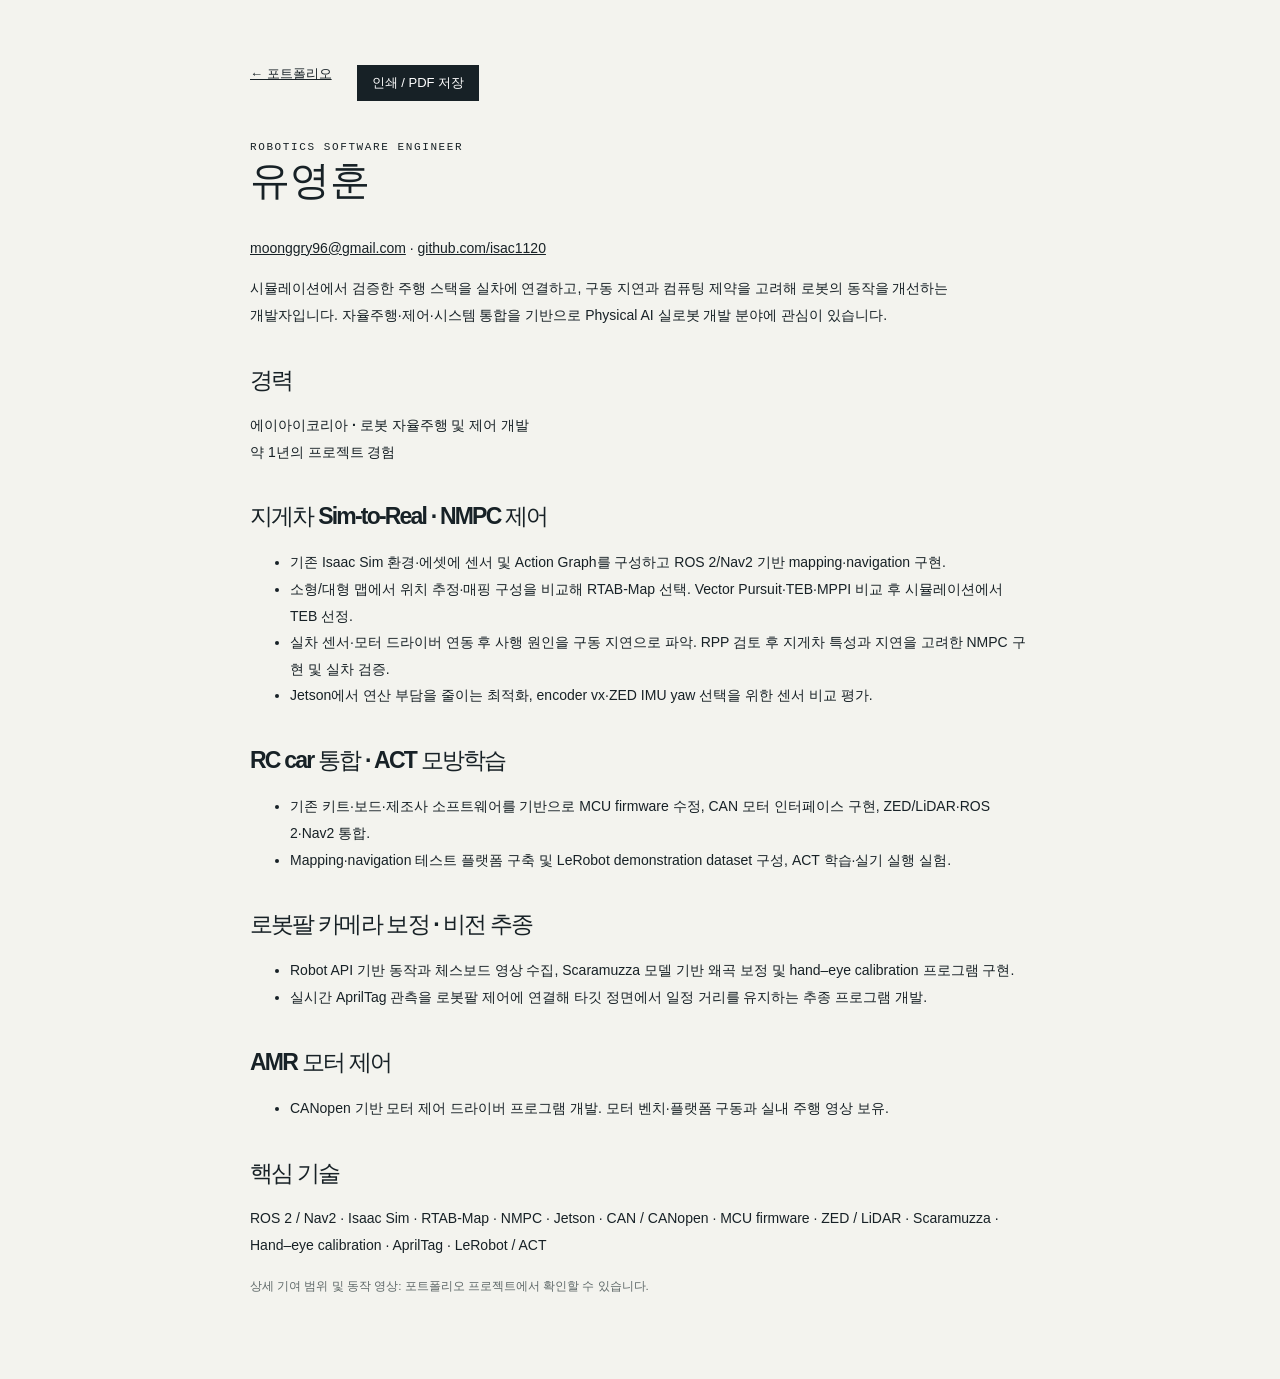
==== resume.html @ 2c252c79 "Replace legacy site with Younghoon Yoo robotics portfolio and edited project videos" ====
<!doctype html><html lang="ko"><head><meta charset="utf-8"><meta name="viewport" content="width=device-width,initial-scale=1"><title>유영훈 — 경력 요약</title><meta name="description" content="ROS 2 자율주행·NMPC·로봇 시스템 통합 개발자 유영훈의 경력 요약"><link rel="stylesheet" href="styles.css"><link rel="icon" href="favicon.svg" type="image/svg+xml"></head><body><main class="resume"><div class="resume-tools"><a href="index.html">← 포트폴리오</a><button onclick="window.print()">인쇄 / PDF 저장</button></div><span class="eyebrow">ROBOTICS SOFTWARE ENGINEER</span><h1>유영훈</h1><p><a href="mailto:moonggry96@gmail.com">moonggry96@gmail.com</a> · <a href="https://github.com/isac1120">github.com/isac1120</a></p><p>시뮬레이션에서 검증한 주행 스택을 실차에 연결하고, 구동 지연과 컴퓨팅 제약을 고려해 로봇의 동작을 개선하는 개발자입니다. 자율주행·제어·시스템 통합을 기반으로 Physical AI 실로봇 개발 분야에 관심이 있습니다.</p><h2>경력</h2><p><strong>에이아이코리아 · 로봇 자율주행 및 제어 개발</strong><br>약 1년의 프로젝트 경험</p><section><h2>지게차 Sim-to-Real · NMPC 제어</h2><ul><li>기존 Isaac Sim 환경·에셋에 센서 및 Action Graph를 구성하고 ROS 2/Nav2 기반 mapping·navigation 구현.</li><li>소형/대형 맵에서 위치 추정·매핑 구성을 비교해 RTAB-Map 선택. Vector Pursuit·TEB·MPPI 비교 후 시뮬레이션에서 TEB 선정.</li><li>실차 센서·모터 드라이버 연동 후 사행 원인을 구동 지연으로 파악. RPP 검토 후 지게차 특성과 지연을 고려한 NMPC 구현 및 실차 검증.</li><li>Jetson에서 연산 부담을 줄이는 최적화, encoder vx·ZED IMU yaw 선택을 위한 센서 비교 평가.</li></ul></section><section><h2>RC car 통합 · ACT 모방학습</h2><ul><li>기존 키트·보드·제조사 소프트웨어를 기반으로 MCU firmware 수정, CAN 모터 인터페이스 구현, ZED/LiDAR·ROS 2·Nav2 통합.</li><li>Mapping·navigation 테스트 플랫폼 구축 및 LeRobot demonstration dataset 구성, ACT 학습·실기 실행 실험.</li></ul></section><section><h2>로봇팔 카메라 보정 · 비전 추종</h2><ul><li>Robot API 기반 동작과 체스보드 영상 수집, Scaramuzza 모델 기반 왜곡 보정 및 hand–eye calibration 프로그램 구현.</li><li>실시간 AprilTag 관측을 로봇팔 제어에 연결해 타깃 정면에서 일정 거리를 유지하는 추종 프로그램 개발.</li></ul></section><section><h2>AMR 모터 제어</h2><ul><li>CANopen 기반 모터 제어 드라이버 프로그램 개발. 모터 벤치·플랫폼 구동과 실내 주행 영상 보유.</li></ul></section><h2>핵심 기술</h2><p>ROS 2 / Nav2 · Isaac Sim · RTAB-Map · NMPC · Jetson · CAN / CANopen · MCU firmware · ZED / LiDAR · Scaramuzza · Hand–eye calibration · AprilTag · LeRobot / ACT</p><p><small>상세 기여 범위 및 동작 영상: 포트폴리오 프로젝트에서 확인할 수 있습니다.</small></p></main></body></html>
---- styles.css ----
@charset "UTF-8";
:root{--bg:#f3f3ee;--ink:#172126;--muted:#5f6969;--line:#d6dad3;--green:#d4f477;--dark:#101719;--radius:6px;font-family:Inter,"Pretendard","Noto Sans KR","Malgun Gothic",Arial,sans-serif;color:var(--ink);background:var(--bg);font-synthesis:none}*{box-sizing:border-box}html{scroll-behavior:smooth;scroll-padding-top:96px}body{margin:0}a{color:inherit;text-decoration:none}button{font:inherit;color:inherit;cursor:pointer}button,a{-webkit-tap-highlight-color:transparent}button:focus-visible,a:focus-visible,video:focus-visible{outline:3px solid #527d10;outline-offset:5px}button{border:0}img{max-width:100%;display:block}p{line-height:1.9;word-break:keep-all}h1,h2,h3,p{margin-top:0}h2{font-size:clamp(28px,3vw,42px);line-height:1.45;letter-spacing:-1.8px;margin-bottom:0}h3{letter-spacing:-.6px}::selection{background:var(--green);color:var(--dark)}.wrap{width:min(1320px,calc(100% - 112px));margin:auto}.header{height:94px;display:flex;align-items:center;justify-content:space-between;padding:0 56px;border-bottom:1px solid var(--line);background:rgba(243,243,238,.96);position:sticky;top:0;z-index:20}.brand{display:flex;align-items:center;gap:12px;font-size:17px;font-weight:700}.brand-icon{display:grid;place-content:center;width:40px;height:40px;background:var(--ink);color:white;font-size:32px;line-height:1;position:relative}.brand-icon span{color:var(--green);position:absolute;right:4px;bottom:3px}.brand small{display:block;font-size:8px;letter-spacing:1.7px;margin-top:5px;font-weight:500}.header nav{display:flex;gap:32px;font-size:13px}.header nav a:hover{color:#527116}.contact-nav{font-size:13px;border-bottom:1px solid var(--ink);padding:8px 0}.contact-nav span{margin-left:28px}.hero{padding-top:56px}.eyebrow{display:block;font-family:Consolas,monospace;font-size:11px;letter-spacing:1.6px;font-weight:500}.dot{display:inline-block;background:#7fa33a;width:7px;height:7px;border-radius:50%;margin-right:10px}.hero-layout{display:grid;grid-template-columns:.85fr 1.15fr;gap:52px;align-items:center;margin-top:35px}.hero h1{font-size:clamp(43px,4.4vw,67px);line-height:1.22;letter-spacing:-3.4px;font-weight:750;margin-bottom:27px}.hero h1 em{font-style:normal;color:#597438}.hero-copy>p{font-size:14px;color:var(--muted);line-height:1.95}.hero-copy strong{font-weight:500;color:var(--ink)}.hero-actions{display:flex;align-items:center;gap:26px;margin-top:30px}.button{display:inline-flex;align-items:center;justify-content:space-between;gap:32px;padding:17px 22px;font-size:13px;border-radius:3px}.primary{background:var(--ink);color:#fff}.primary:hover{background:#344139}.text-link{background:transparent;padding:0;font-size:13px;border-bottom:1px solid currentColor;padding-bottom:5px}.hero-visual{position:relative;background:var(--dark);border-radius:var(--radius);padding:18px;overflow:hidden;min-width:0}.visual-top{display:flex;justify-content:space-between;font:10px Consolas,monospace;letter-spacing:1px;color:#bfc8c2;margin:2px 0 18px}.visual-top .dot{background:var(--green);width:5px;height:5px}.hero-visual>img{width:100%;height:310px;object-fit:cover;filter:brightness(.83)}.visual-grid{position:absolute;inset:52px 18px 112px;border:1px solid #ffffff30;pointer-events:none;background:linear-gradient(90deg,transparent 49.9%,#ffffff12 50%,transparent 50.2%),linear-gradient(0deg,transparent 49.9%,#ffffff12 50%,transparent 50.2%)}.hero-play{width:100%;display:flex;align-items:center;gap:14px;padding:19px 3px 16px;background:transparent;color:#f2f6e9;text-align:left;font-size:14px}.play-symbol{display:grid;place-content:center;background:var(--green);color:var(--ink);height:38px;width:38px;border-radius:50%;font-size:12px}.hero-play small{display:block;color:#a4aea9;font-size:10px;margin-top:7px}.hero-play .arrow{margin-left:auto;font-size:24px}.corner-note{font:9px Consolas,monospace;letter-spacing:1.4px;color:#8e9b93}.hero-bottom{display:flex;align-items:center;gap:25px;border-top:1px solid var(--line);border-bottom:1px solid var(--line);padding:23px 0;margin-top:48px;font-size:11px;color:var(--muted)}.hero-bottom>div{display:flex;gap:25px;margin-left:auto;font:11px Consolas,monospace}.hero-bottom>a{font-size:23px;margin-left:15px}.section{padding-top:100px;padding-bottom:95px}.section-heading{display:flex;align-items:flex-end;justify-content:space-between;gap:32px;margin-bottom:38px}.section-heading .eyebrow,.about .eyebrow{margin-bottom:18px;color:var(--muted)}.section-heading>p{font-size:13px;color:var(--muted);margin-bottom:5px}.filters{display:flex;gap:9px;margin:34px 0 28px;flex-wrap:wrap}.filters button{border:1px solid var(--line);border-radius:30px;background:transparent;padding:10px 18px;font-size:12px}.filters button.active{background:var(--ink);color:white;border-color:var(--ink)}.filters button span{margin-left:8px;opacity:.6}.project-grid{display:grid;grid-template-columns:repeat(2,minmax(0,1fr));gap:34px 26px}.project-card{min-width:0}.card-media{position:relative;overflow:hidden;border-radius:var(--radius);background:#e0e2dc;display:block;width:100%;padding:0;text-align:left;aspect-ratio:16/9}.card-media img{width:100%;height:100%;object-fit:cover;transition:transform .4s}.card-media.portrait img{object-fit:contain;background:#1e282a}.card-media:hover img{transform:scale(1.025)}.card-media:after{content:"";position:absolute;inset:60% 0 0;background:linear-gradient(transparent,#0007);pointer-events:none}.card-category{position:absolute;top:16px;left:16px;font:9px Consolas,monospace;background:#f3f3eeed;padding:8px 10px;border-radius:2px;letter-spacing:1px}.card-play{position:absolute;bottom:17px;right:17px;border:1px solid #fff8;background:#17212680;color:white;border-radius:50%;width:36px;height:36px;display:grid;place-content:center;font-size:11px;z-index:1}.card-info{padding:19px 0;border-bottom:1px solid var(--line)}.card-number{font:10px Consolas,monospace;color:var(--muted)}.card-title{display:flex;gap:12px;align-items:center;justify-content:space-between;margin:9px 0 9px}.card-title h3{font-size:21px;margin:0}.card-title button{background:transparent;font-size:24px}.card-info p{font-size:13px;color:var(--muted);margin-bottom:14px}.tags{display:flex;flex-wrap:wrap;gap:6px}.tags span{font:10px Consolas,"Malgun Gothic",monospace;border:1px solid var(--line);padding:5px 8px;border-radius:3px}.project-card:last-child{grid-column:auto}.approach{background:var(--dark);color:#eef2e8}.approach .eyebrow{color:var(--green)}.approach .section-heading>p{color:#a4b0ab}.decision-grid{display:grid;grid-template-columns:repeat(3,1fr);gap:35px;margin-top:56px}.decision-grid article{border-top:1px solid #45514c;padding-top:22px}.step{font:15px Consolas,monospace;color:var(--green);display:flex;justify-content:space-between;align-items:center;margin-bottom:28px}.step span{font-size:9px;letter-spacing:1.4px;color:#9aa99f}.decision-grid h3{font-size:21px;margin-bottom:16px}.decision-grid p{color:#acb7b1;font-size:13px;margin-bottom:0}.decision-footer{margin-top:44px;padding-top:23px;border-top:1px solid #36443d;display:flex;align-items:center;gap:26px}.decision-footer>span{font-size:12px;color:var(--green);white-space:nowrap}.decision-footer p{font-size:12px;color:#acb7b1;margin:0;flex:1}.decision-footer button{white-space:nowrap;font-size:11px}.about{display:grid;grid-template-columns:1fr 1fr;gap:100px}.about h2{margin-bottom:26px}.about-intro p{font-size:14px;color:var(--muted)}.about-intro .text-link{display:inline-block;margin-top:16px}.capabilities>div{position:relative;padding:25px 0 22px 42px;border-bottom:1px solid var(--line)}.capabilities>div:first-child{border-top:1px solid var(--line)}.capabilities>div>span{position:absolute;left:0;top:29px;font:11px Consolas,monospace;color:var(--muted)}.capabilities h3{font-size:18px;margin-bottom:9px}.capabilities p{font-size:12px;color:var(--muted);margin:0;line-height:1.8}.contact{padding:50px;background:var(--green);border-radius:var(--radius)}.contact h2{margin:24px 0 30px}.email{font-size:clamp(18px,2.6vw,34px);letter-spacing:-.6px;display:inline-flex;gap:34px;border-bottom:1px solid #667944;padding-bottom:10px}.contact-bottom{display:flex;gap:25px;margin-top:45px;font-size:11px}.contact-bottom>span{margin-right:auto}.footer{display:flex;justify-content:space-between;font:10px Consolas,"Malgun Gothic",monospace;color:var(--muted);padding-top:30px;padding-bottom:30px;gap:15px}.skip{position:fixed;left:15px;top:-100px;background:var(--green);padding:14px;z-index:100}.skip:focus{top:12px}.sr-only{position:absolute;width:1px;height:1px;padding:0;margin:-1px;overflow:hidden;clip:rect(0,0,0,0);white-space:nowrap;border:0}dialog{width:min(1000px,calc(100% - 40px));max-height:90dvh;background:var(--bg);color:var(--ink);border:0;border-radius:8px;padding:28px;overscroll-behavior:contain}dialog::backdrop{background:#071211cc;backdrop-filter:blur(4px)}.dialog-top{display:flex;justify-content:space-between;align-items:center;margin-bottom:25px}.dialog-top button{background:var(--ink);color:white;border-radius:3px;padding:9px 14px;font-size:12px}dialog h2{font-size:30px;margin-bottom:16px}dialog .intro{font-size:14px;color:var(--muted)}.video-stage{background:#0b1112;border-radius:5px;margin-top:24px}video{display:block;width:100%;max-height:490px;min-height:160px}.video-caption{font-size:12px;color:var(--muted);margin:12px 0}.video-options{display:flex;flex-wrap:wrap;gap:7px;margin:12px 0 26px}.video-options button{border:1px solid var(--line);background:transparent;border-radius:3px;padding:9px 12px;font-size:11px}.video-options button.active{background:var(--ink);color:white}.detail-grid{display:grid;grid-template-columns:1fr 1fr;gap:22px}.detail-grid section{border-top:1px solid var(--line);padding-top:18px}.detail-grid h3{font-size:15px}.detail-grid p{font-size:13px;margin-bottom:0}.scope-note{background:#e7eadd;padding:18px;font-size:12px;line-height:1.9;margin-top:25px}.detail-link{margin-top:20px;display:inline-block;font-size:12px;text-decoration:underline}.resume{max-width:850px;padding:65px 35px;margin:auto}.resume h1{font-size:40px}.resume h2{font-size:23px;margin-top:35px;margin-bottom:15px}.resume p,.resume li{font-size:14px;line-height:1.9}.resume a{text-decoration:underline}.resume-tools{display:flex;gap:25px;margin-bottom:40px;font-size:13px}.resume-tools button{background:var(--ink);color:white;padding:9px 15px}.resume small{color:var(--muted)}
@media(min-width:1500px){.hero-visual>img{height:370px}}
@media(max-width:1000px){.wrap{width:calc(100% - 64px)}.header{padding:0 32px}.hero-layout{gap:28px;grid-template-columns:1fr 1.1fr}.hero h1{font-size:45px}.hero-visual>img{height:275px}.hero-actions{gap:18px}.hero-bottom>div{gap:13px}.section-heading{align-items:flex-start;flex-direction:column;gap:20px}.about{gap:45px}.decision-grid{gap:24px}.decision-footer{flex-wrap:wrap}.decision-footer p{flex-basis:70%}}
@media(max-width:700px){.wrap{width:calc(100% - 40px)}.header{height:74px;padding:0 20px}.header nav{gap:18px;font-size:12px}.header nav a:last-child{display:none}.brand small{font-size:6px;letter-spacing:1px}.brand-icon{width:32px;height:32px}.brand{gap:8px;font-size:14px}.contact-nav{font-size:11px}.contact-nav span{margin-left:5px}.hero{padding-top:32px}.hero-layout{grid-template-columns:1fr;margin-top:27px;gap:34px}.hero h1{font-size:clamp(42px,10vw,62px);letter-spacing:-2.5px}.hero-copy>p{font-size:13px}.hero-visual>img{height:auto;aspect-ratio:16/10;object-fit:cover}.hero-bottom{margin-top:30px;flex-wrap:wrap;gap:17px;padding:18px 0}.hero-bottom>div{margin-left:0;flex-wrap:wrap;font-size:10px;gap:18px}.hero-bottom>a{display:none}.hero-bottom>span{width:100%}.section{padding-top:65px;padding-bottom:60px}h2{font-size:29px;letter-spacing:-1.5px}.section-heading{margin-bottom:25px}.section-heading>p{font-size:12px}.filters{gap:7px;margin:25px 0}.filters button{padding:9px 13px;font-size:11px}.project-grid{grid-template-columns:1fr;gap:28px}.card-title h3{font-size:20px}.decision-grid{grid-template-columns:1fr;margin-top:35px;gap:30px}.step{margin-bottom:18px}.decision-footer{gap:16px}.decision-footer p{flex-basis:100%}.about{grid-template-columns:1fr;gap:35px}.contact{padding:30px 23px}.contact h2{font-size:27px}.email{font-size:clamp(17px,4.9vw,25px);gap:15px}.contact-bottom{flex-wrap:wrap;gap:18px;margin-top:30px}.contact-bottom>span{width:100%;font-size:10px}.footer{font-size:9px;flex-wrap:wrap}.footer>span:nth-child(2){display:none}dialog{width:calc(100% - 20px);padding:20px;max-height:94dvh}dialog h2{font-size:25px}.detail-grid{grid-template-columns:1fr;gap:20px}.eyebrow{font-size:9px;letter-spacing:1.2px}}
@media(prefers-reduced-motion:reduce){html{scroll-behavior:auto}*,*:before,*:after{transition:none!important;animation:none!important}}
@media print{.header,.hero,.projects,.approach,.contact,.footer,dialog,.resume-tools{display:none!important}.resume{padding:0;max-width:none}.resume h2{break-after:avoid}.resume section{break-inside:avoid}body{background:white;color:black}.resume a{color:black}.resume h1{font-size:30px}}
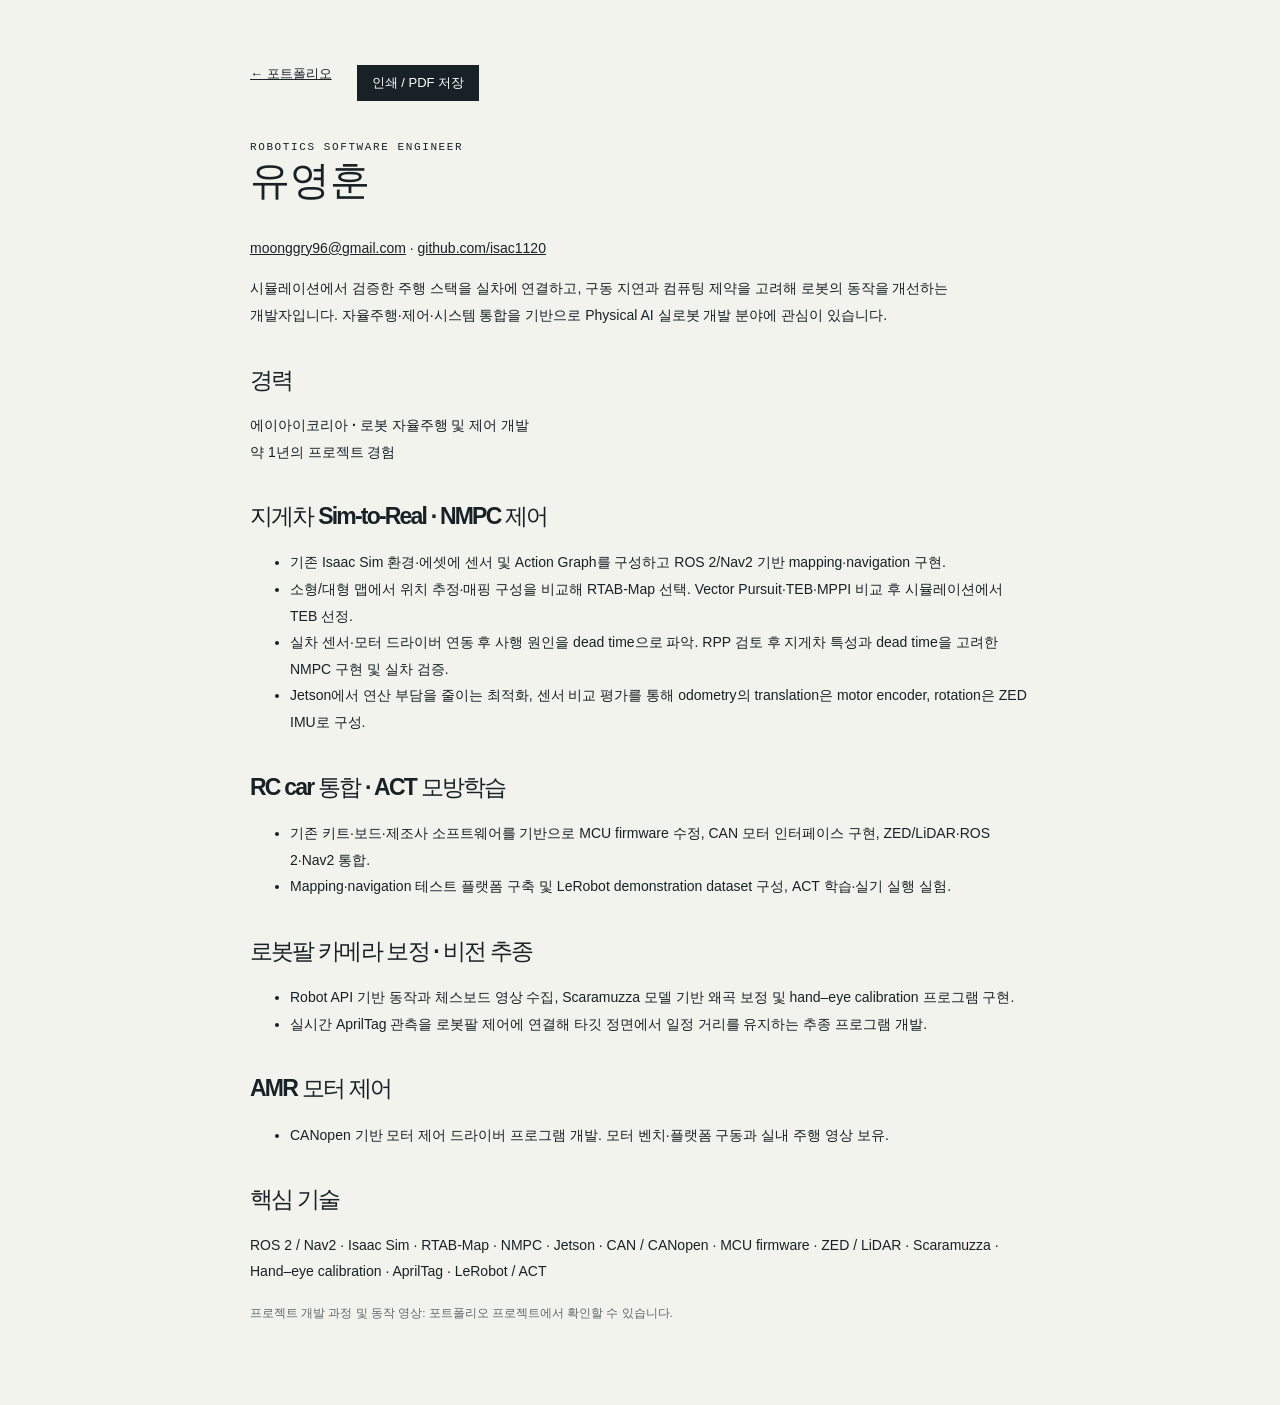
==== commit 5427dda2: "Restore original forklift video, remove captions and qualify motor dead time precisely" ====
--- a/resume.html
+++ b/resume.html
@@ -1 +1 @@
-<!doctype html><html lang="ko"><head><meta charset="utf-8"><meta name="viewport" content="width=device-width,initial-scale=1"><title>유영훈 — 경력 요약</title><meta name="description" content="ROS 2 자율주행·NMPC·로봇 시스템 통합 개발자 유영훈의 경력 요약"><link rel="stylesheet" href="styles.css"><link rel="icon" href="favicon.svg" type="image/svg+xml"></head><body><main class="resume"><div class="resume-tools"><a href="index.html">← 포트폴리오</a><button onclick="window.print()">인쇄 / PDF 저장</button></div><span class="eyebrow">ROBOTICS SOFTWARE ENGINEER</span><h1>유영훈</h1><p><a href="mailto:moonggry96@gmail.com">moonggry96@gmail.com</a> · <a href="https://github.com/isac1120">github.com/isac1120</a></p><p>시뮬레이션에서 검증한 주행 스택을 실차에 연결하고, 구동 지연과 컴퓨팅 제약을 고려해 로봇의 동작을 개선하는 개발자입니다. 자율주행·제어·시스템 통합을 기반으로 Physical AI 실로봇 개발 분야에 관심이 있습니다.</p><h2>경력</h2><p><strong>에이아이코리아 · 로봇 자율주행 및 제어 개발</strong><br>약 1년의 프로젝트 경험</p><section><h2>지게차 Sim-to-Real · NMPC 제어</h2><ul><li>기존 Isaac Sim 환경·에셋에 센서 및 Action Graph를 구성하고 ROS 2/Nav2 기반 mapping·navigation 구현.</li><li>소형/대형 맵에서 위치 추정·매핑 구성을 비교해 RTAB-Map 선택. Vector Pursuit·TEB·MPPI 비교 후 시뮬레이션에서 TEB 선정.</li><li>실차 센서·모터 드라이버 연동 후 사행 원인을 구동 지연으로 파악. RPP 검토 후 지게차 특성과 지연을 고려한 NMPC 구현 및 실차 검증.</li><li>Jetson에서 연산 부담을 줄이는 최적화, encoder vx·ZED IMU yaw 선택을 위한 센서 비교 평가.</li></ul></section><section><h2>RC car 통합 · ACT 모방학습</h2><ul><li>기존 키트·보드·제조사 소프트웨어를 기반으로 MCU firmware 수정, CAN 모터 인터페이스 구현, ZED/LiDAR·ROS 2·Nav2 통합.</li><li>Mapping·navigation 테스트 플랫폼 구축 및 LeRobot demonstration dataset 구성, ACT 학습·실기 실행 실험.</li></ul></section><section><h2>로봇팔 카메라 보정 · 비전 추종</h2><ul><li>Robot API 기반 동작과 체스보드 영상 수집, Scaramuzza 모델 기반 왜곡 보정 및 hand–eye calibration 프로그램 구현.</li><li>실시간 AprilTag 관측을 로봇팔 제어에 연결해 타깃 정면에서 일정 거리를 유지하는 추종 프로그램 개발.</li></ul></section><section><h2>AMR 모터 제어</h2><ul><li>CANopen 기반 모터 제어 드라이버 프로그램 개발. 모터 벤치·플랫폼 구동과 실내 주행 영상 보유.</li></ul></section><h2>핵심 기술</h2><p>ROS 2 / Nav2 · Isaac Sim · RTAB-Map · NMPC · Jetson · CAN / CANopen · MCU firmware · ZED / LiDAR · Scaramuzza · Hand–eye calibration · AprilTag · LeRobot / ACT</p><p><small>상세 기여 범위 및 동작 영상: 포트폴리오 프로젝트에서 확인할 수 있습니다.</small></p></main></body></html>
+<!doctype html><html lang="ko"><head><meta charset="utf-8"><meta name="viewport" content="width=device-width,initial-scale=1"><title>유영훈 — 경력 요약</title><meta name="description" content="ROS 2 자율주행·NMPC·로봇 시스템 통합 개발자 유영훈의 경력 요약"><link rel="stylesheet" href="styles.css"><link rel="icon" href="favicon.svg" type="image/svg+xml"></head><body><main class="resume"><div class="resume-tools"><a href="index.html">← 포트폴리오</a><button onclick="window.print()">인쇄 / PDF 저장</button></div><span class="eyebrow">ROBOTICS SOFTWARE ENGINEER</span><h1>유영훈</h1><p><a href="mailto:moonggry96@gmail.com">moonggry96@gmail.com</a> · <a href="https://github.com/isac1120">github.com/isac1120</a></p><p>시뮬레이션에서 검증한 주행 스택을 실차에 연결하고, 구동 지연과 컴퓨팅 제약을 고려해 로봇의 동작을 개선하는 개발자입니다. 자율주행·제어·시스템 통합을 기반으로 Physical AI 실로봇 개발 분야에 관심이 있습니다.</p><h2>경력</h2><p><strong>에이아이코리아 · 로봇 자율주행 및 제어 개발</strong><br>약 1년의 프로젝트 경험</p><section><h2>지게차 Sim-to-Real · NMPC 제어</h2><ul><li>기존 Isaac Sim 환경·에셋에 센서 및 Action Graph를 구성하고 ROS 2/Nav2 기반 mapping·navigation 구현.</li><li>소형/대형 맵에서 위치 추정·매핑 구성을 비교해 RTAB-Map 선택. Vector Pursuit·TEB·MPPI 비교 후 시뮬레이션에서 TEB 선정.</li><li>실차 센서·모터 드라이버 연동 후 사행 원인을 dead time으로 파악. RPP 검토 후 지게차 특성과 dead time을 고려한 NMPC 구현 및 실차 검증.</li><li>Jetson에서 연산 부담을 줄이는 최적화, 센서 비교 평가를 통해 odometry의 translation은 motor encoder, rotation은 ZED IMU로 구성.</li></ul></section><section><h2>RC car 통합 · ACT 모방학습</h2><ul><li>기존 키트·보드·제조사 소프트웨어를 기반으로 MCU firmware 수정, CAN 모터 인터페이스 구현, ZED/LiDAR·ROS 2·Nav2 통합.</li><li>Mapping·navigation 테스트 플랫폼 구축 및 LeRobot demonstration dataset 구성, ACT 학습·실기 실행 실험.</li></ul></section><section><h2>로봇팔 카메라 보정 · 비전 추종</h2><ul><li>Robot API 기반 동작과 체스보드 영상 수집, Scaramuzza 모델 기반 왜곡 보정 및 hand–eye calibration 프로그램 구현.</li><li>실시간 AprilTag 관측을 로봇팔 제어에 연결해 타깃 정면에서 일정 거리를 유지하는 추종 프로그램 개발.</li></ul></section><section><h2>AMR 모터 제어</h2><ul><li>CANopen 기반 모터 제어 드라이버 프로그램 개발. 모터 벤치·플랫폼 구동과 실내 주행 영상 보유.</li></ul></section><h2>핵심 기술</h2><p>ROS 2 / Nav2 · Isaac Sim · RTAB-Map · NMPC · Jetson · CAN / CANopen · MCU firmware · ZED / LiDAR · Scaramuzza · Hand–eye calibration · AprilTag · LeRobot / ACT</p><p><small>프로젝트 개발 과정 및 동작 영상: 포트폴리오 프로젝트에서 확인할 수 있습니다.</small></p></main></body></html>
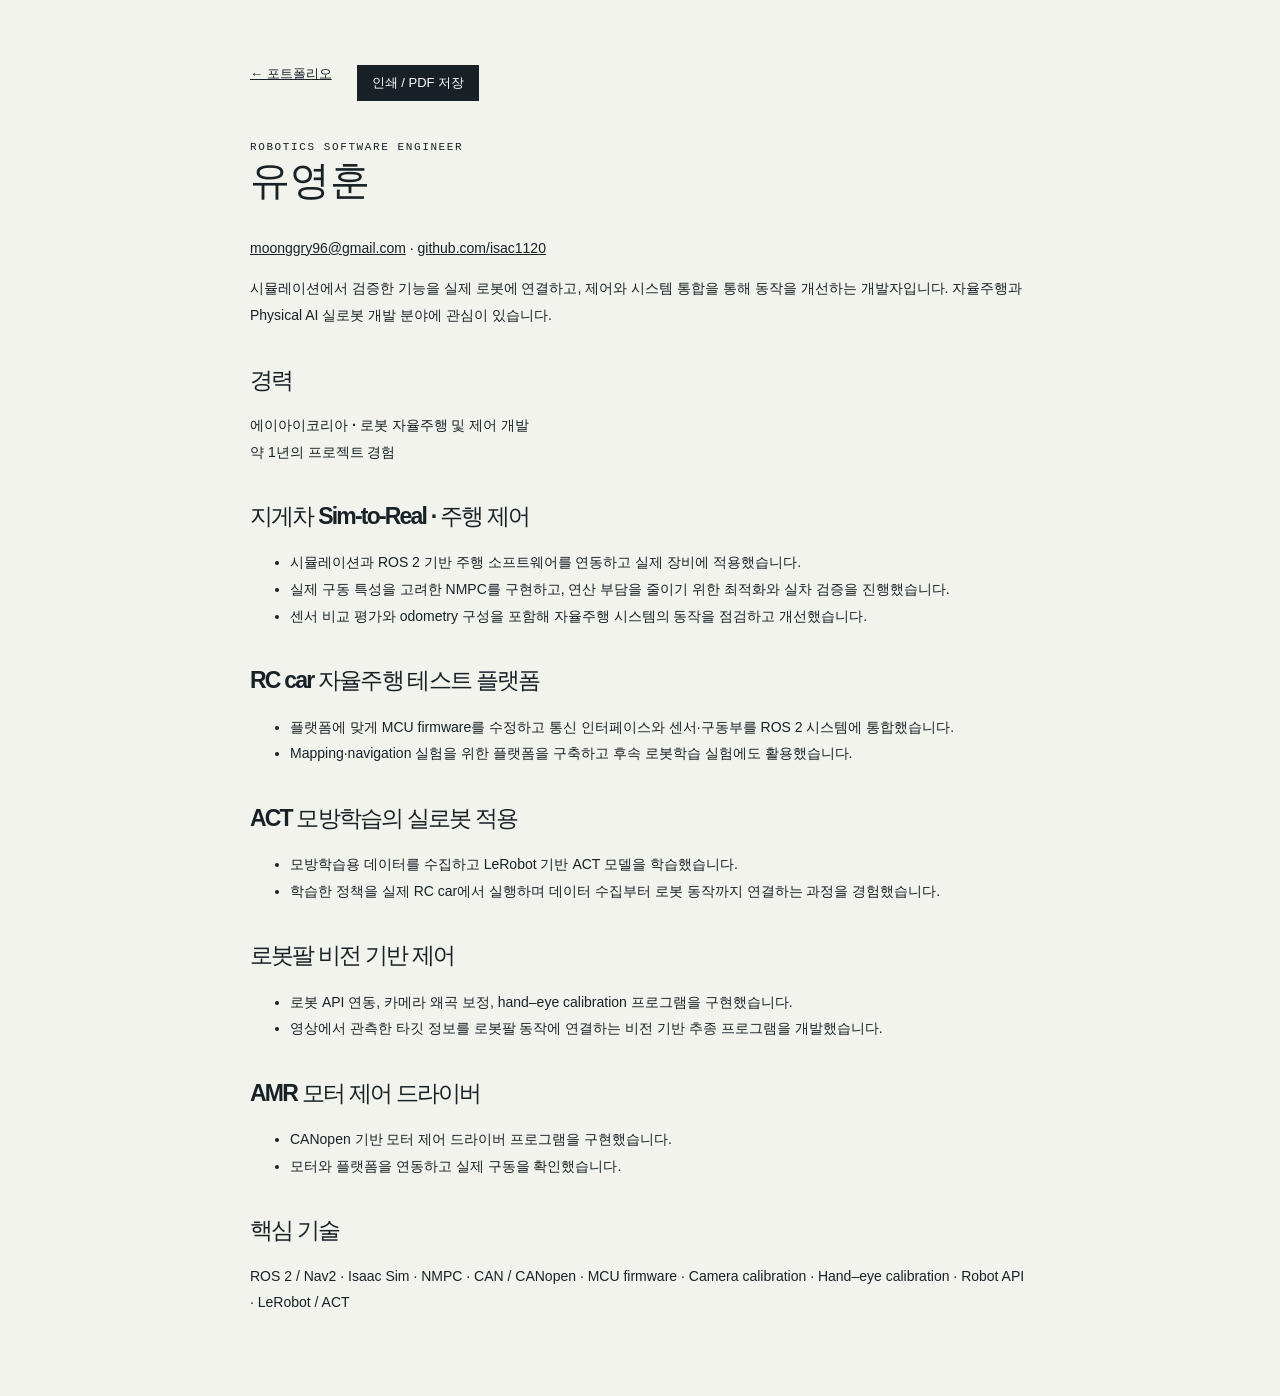
==== commit 518997a6: "Present project overviews without embedded company media or implementation details" ====
--- a/resume.html
+++ b/resume.html
@@ -1 +1 @@
-<!doctype html><html lang="ko"><head><meta charset="utf-8"><meta name="viewport" content="width=device-width,initial-scale=1"><title>유영훈 — 경력 요약</title><meta name="description" content="ROS 2 자율주행·NMPC·로봇 시스템 통합 개발자 유영훈의 경력 요약"><link rel="stylesheet" href="styles.css"><link rel="icon" href="favicon.svg" type="image/svg+xml"></head><body><main class="resume"><div class="resume-tools"><a href="index.html">← 포트폴리오</a><button onclick="window.print()">인쇄 / PDF 저장</button></div><span class="eyebrow">ROBOTICS SOFTWARE ENGINEER</span><h1>유영훈</h1><p><a href="mailto:moonggry96@gmail.com">moonggry96@gmail.com</a> · <a href="https://github.com/isac1120">github.com/isac1120</a></p><p>시뮬레이션에서 검증한 주행 스택을 실차에 연결하고, 구동 지연과 컴퓨팅 제약을 고려해 로봇의 동작을 개선하는 개발자입니다. 자율주행·제어·시스템 통합을 기반으로 Physical AI 실로봇 개발 분야에 관심이 있습니다.</p><h2>경력</h2><p><strong>에이아이코리아 · 로봇 자율주행 및 제어 개발</strong><br>약 1년의 프로젝트 경험</p><section><h2>지게차 Sim-to-Real · NMPC 제어</h2><ul><li>기존 Isaac Sim 환경·에셋에 센서 및 Action Graph를 구성하고 ROS 2/Nav2 기반 mapping·navigation 구현.</li><li>소형/대형 맵에서 위치 추정·매핑 구성을 비교해 RTAB-Map 선택. Vector Pursuit·TEB·MPPI 비교 후 시뮬레이션에서 TEB 선정.</li><li>실차 센서·모터 드라이버 연동 후 사행 원인을 dead time으로 파악. RPP 검토 후 지게차 특성과 dead time을 고려한 NMPC 구현 및 실차 검증.</li><li>Jetson에서 연산 부담을 줄이는 최적화, 센서 비교 평가를 통해 odometry의 translation은 motor encoder, rotation은 ZED IMU로 구성.</li></ul></section><section><h2>RC car 통합 · ACT 모방학습</h2><ul><li>기존 키트·보드·제조사 소프트웨어를 기반으로 MCU firmware 수정, CAN 모터 인터페이스 구현, ZED/LiDAR·ROS 2·Nav2 통합.</li><li>Mapping·navigation 테스트 플랫폼 구축 및 LeRobot demonstration dataset 구성, ACT 학습·실기 실행 실험.</li></ul></section><section><h2>로봇팔 카메라 보정 · 비전 추종</h2><ul><li>Robot API 기반 동작과 체스보드 영상 수집, Scaramuzza 모델 기반 왜곡 보정 및 hand–eye calibration 프로그램 구현.</li><li>실시간 AprilTag 관측을 로봇팔 제어에 연결해 타깃 정면에서 일정 거리를 유지하는 추종 프로그램 개발.</li></ul></section><section><h2>AMR 모터 제어</h2><ul><li>CANopen 기반 모터 제어 드라이버 프로그램 개발. 모터 벤치·플랫폼 구동과 실내 주행 영상 보유.</li></ul></section><h2>핵심 기술</h2><p>ROS 2 / Nav2 · Isaac Sim · RTAB-Map · NMPC · Jetson · CAN / CANopen · MCU firmware · ZED / LiDAR · Scaramuzza · Hand–eye calibration · AprilTag · LeRobot / ACT</p><p><small>프로젝트 개발 과정 및 동작 영상: 포트폴리오 프로젝트에서 확인할 수 있습니다.</small></p></main></body></html>
+<!doctype html><html lang="ko"><head><meta charset="utf-8"><meta name="viewport" content="width=device-width,initial-scale=1"><title>유영훈 — 경력 요약</title><link rel="stylesheet" href="styles.css"><link rel="icon" href="favicon.svg" type="image/svg+xml"></head><body><main class="resume"><div class="resume-tools"><a href="index.html">← 포트폴리오</a><button onclick="window.print()">인쇄 / PDF 저장</button></div><span class="eyebrow">ROBOTICS SOFTWARE ENGINEER</span><h1>유영훈</h1><p><a href="mailto:moonggry96@gmail.com">moonggry96@gmail.com</a> · <a href="https://github.com/isac1120">github.com/isac1120</a></p><p>시뮬레이션에서 검증한 기능을 실제 로봇에 연결하고, 제어와 시스템 통합을 통해 동작을 개선하는 개발자입니다. 자율주행과 Physical AI 실로봇 개발 분야에 관심이 있습니다.</p><h2>경력</h2><p><strong>에이아이코리아 · 로봇 자율주행 및 제어 개발</strong><br>약 1년의 프로젝트 경험</p><section><h2>지게차 Sim-to-Real · 주행 제어</h2><ul><li>시뮬레이션과 ROS 2 기반 주행 소프트웨어를 연동하고 실제 장비에 적용했습니다.</li><li>실제 구동 특성을 고려한 NMPC를 구현하고, 연산 부담을 줄이기 위한 최적화와 실차 검증을 진행했습니다.</li><li>센서 비교 평가와 odometry 구성을 포함해 자율주행 시스템의 동작을 점검하고 개선했습니다.</li></ul></section><section><h2>RC car 자율주행 테스트 플랫폼</h2><ul><li>플랫폼에 맞게 MCU firmware를 수정하고 통신 인터페이스와 센서·구동부를 ROS 2 시스템에 통합했습니다.</li><li>Mapping·navigation 실험을 위한 플랫폼을 구축하고 후속 로봇학습 실험에도 활용했습니다.</li></ul></section><section><h2>ACT 모방학습의 실로봇 적용</h2><ul><li>모방학습용 데이터를 수집하고 LeRobot 기반 ACT 모델을 학습했습니다.</li><li>학습한 정책을 실제 RC car에서 실행하며 데이터 수집부터 로봇 동작까지 연결하는 과정을 경험했습니다.</li></ul></section><section><h2>로봇팔 비전 기반 제어</h2><ul><li>로봇 API 연동, 카메라 왜곡 보정, hand–eye calibration 프로그램을 구현했습니다.</li><li>영상에서 관측한 타깃 정보를 로봇팔 동작에 연결하는 비전 기반 추종 프로그램을 개발했습니다.</li></ul></section><section><h2>AMR 모터 제어 드라이버</h2><ul><li>CANopen 기반 모터 제어 드라이버 프로그램을 구현했습니다.</li><li>모터와 플랫폼을 연동하고 실제 구동을 확인했습니다.</li></ul></section><h2>핵심 기술</h2><p>ROS 2 / Nav2 · Isaac Sim · NMPC · CAN / CANopen · MCU firmware · Camera calibration · Hand–eye calibration · Robot API · LeRobot / ACT</p></main></body></html>
--- a/styles.css
+++ b/styles.css
@@ -1,5 +1,6 @@
 @charset "UTF-8";
 :root{--bg:#f3f3ee;--ink:#172126;--muted:#5f6969;--line:#d6dad3;--green:#d4f477;--dark:#101719;--radius:6px;font-family:Inter,"Pretendard","Noto Sans KR","Malgun Gothic",Arial,sans-serif;color:var(--ink);background:var(--bg);font-synthesis:none}*{box-sizing:border-box}html{scroll-behavior:smooth;scroll-padding-top:96px}body{margin:0}a{color:inherit;text-decoration:none}button{font:inherit;color:inherit;cursor:pointer}button,a{-webkit-tap-highlight-color:transparent}button:focus-visible,a:focus-visible,video:focus-visible{outline:3px solid #527d10;outline-offset:5px}button{border:0}img{max-width:100%;display:block}p{line-height:1.9;word-break:keep-all}h1,h2,h3,p{margin-top:0}h2{font-size:clamp(28px,3vw,42px);line-height:1.45;letter-spacing:-1.8px;margin-bottom:0}h3{letter-spacing:-.6px}::selection{background:var(--green);color:var(--dark)}.wrap{width:min(1320px,calc(100% - 112px));margin:auto}.header{height:94px;display:flex;align-items:center;justify-content:space-between;padding:0 56px;border-bottom:1px solid var(--line);background:rgba(243,243,238,.96);position:sticky;top:0;z-index:20}.brand{display:flex;align-items:center;gap:12px;font-size:17px;font-weight:700}.brand-icon{display:grid;place-content:center;width:40px;height:40px;background:var(--ink);color:white;font-size:32px;line-height:1;position:relative}.brand-icon span{color:var(--green);position:absolute;right:4px;bottom:3px}.brand small{display:block;font-size:8px;letter-spacing:1.7px;margin-top:5px;font-weight:500}.header nav{display:flex;gap:32px;font-size:13px}.header nav a:hover{color:#527116}.contact-nav{font-size:13px;border-bottom:1px solid var(--ink);padding:8px 0}.contact-nav span{margin-left:28px}.hero{padding-top:56px}.eyebrow{display:block;font-family:Consolas,monospace;font-size:11px;letter-spacing:1.6px;font-weight:500}.dot{display:inline-block;background:#7fa33a;width:7px;height:7px;border-radius:50%;margin-right:10px}.hero-layout{display:grid;grid-template-columns:.85fr 1.15fr;gap:52px;align-items:center;margin-top:35px}.hero h1{font-size:clamp(43px,4.4vw,67px);line-height:1.22;letter-spacing:-3.4px;font-weight:750;margin-bottom:27px}.hero h1 em{font-style:normal;color:#597438}.hero-copy>p{font-size:14px;color:var(--muted);line-height:1.95}.hero-copy strong{font-weight:500;color:var(--ink)}.hero-actions{display:flex;align-items:center;gap:26px;margin-top:30px}.button{display:inline-flex;align-items:center;justify-content:space-between;gap:32px;padding:17px 22px;font-size:13px;border-radius:3px}.primary{background:var(--ink);color:#fff}.primary:hover{background:#344139}.text-link{background:transparent;padding:0;font-size:13px;border-bottom:1px solid currentColor;padding-bottom:5px}.hero-visual{position:relative;background:var(--dark);border-radius:var(--radius);padding:18px;overflow:hidden;min-width:0}.visual-top{display:flex;justify-content:space-between;font:10px Consolas,monospace;letter-spacing:1px;color:#bfc8c2;margin:2px 0 18px}.visual-top .dot{background:var(--green);width:5px;height:5px}.hero-visual>img{width:100%;height:310px;object-fit:cover;filter:brightness(.83)}.visual-grid{position:absolute;inset:52px 18px 112px;border:1px solid #ffffff30;pointer-events:none;background:linear-gradient(90deg,transparent 49.9%,#ffffff12 50%,transparent 50.2%),linear-gradient(0deg,transparent 49.9%,#ffffff12 50%,transparent 50.2%)}.hero-play{width:100%;display:flex;align-items:center;gap:14px;padding:19px 3px 16px;background:transparent;color:#f2f6e9;text-align:left;font-size:14px}.play-symbol{display:grid;place-content:center;background:var(--green);color:var(--ink);height:38px;width:38px;border-radius:50%;font-size:12px}.hero-play small{display:block;color:#a4aea9;font-size:10px;margin-top:7px}.hero-play .arrow{margin-left:auto;font-size:24px}.corner-note{font:9px Consolas,monospace;letter-spacing:1.4px;color:#8e9b93}.hero-bottom{display:flex;align-items:center;gap:25px;border-top:1px solid var(--line);border-bottom:1px solid var(--line);padding:23px 0;margin-top:48px;font-size:11px;color:var(--muted)}.hero-bottom>div{display:flex;gap:25px;margin-left:auto;font:11px Consolas,monospace}.hero-bottom>a{font-size:23px;margin-left:15px}.section{padding-top:100px;padding-bottom:95px}.section-heading{display:flex;align-items:flex-end;justify-content:space-between;gap:32px;margin-bottom:38px}.section-heading .eyebrow,.about .eyebrow{margin-bottom:18px;color:var(--muted)}.section-heading>p{font-size:13px;color:var(--muted);margin-bottom:5px}.filters{display:flex;gap:9px;margin:34px 0 28px;flex-wrap:wrap}.filters button{border:1px solid var(--line);border-radius:30px;background:transparent;padding:10px 18px;font-size:12px}.filters button.active{background:var(--ink);color:white;border-color:var(--ink)}.filters button span{margin-left:8px;opacity:.6}.project-grid{display:grid;grid-template-columns:repeat(2,minmax(0,1fr));gap:34px 26px}.project-card{min-width:0}.card-media{position:relative;overflow:hidden;border-radius:var(--radius);background:#e0e2dc;display:block;width:100%;padding:0;text-align:left;aspect-ratio:16/9}.card-media img{width:100%;height:100%;object-fit:cover;transition:transform .4s}.card-media.portrait img{object-fit:contain;background:#1e282a}.card-media:hover img{transform:scale(1.025)}.card-media:after{content:"";position:absolute;inset:60% 0 0;background:linear-gradient(transparent,#0007);pointer-events:none}.card-category{position:absolute;top:16px;left:16px;font:9px Consolas,monospace;background:#f3f3eeed;padding:8px 10px;border-radius:2px;letter-spacing:1px}.card-play{position:absolute;bottom:17px;right:17px;border:1px solid #fff8;background:#17212680;color:white;border-radius:50%;width:36px;height:36px;display:grid;place-content:center;font-size:11px;z-index:1}.card-info{padding:19px 0;border-bottom:1px solid var(--line)}.card-number{font:10px Consolas,monospace;color:var(--muted)}.card-title{display:flex;gap:12px;align-items:center;justify-content:space-between;margin:9px 0 9px}.card-title h3{font-size:21px;margin:0}.card-title button{background:transparent;font-size:24px}.card-info p{font-size:13px;color:var(--muted);margin-bottom:14px}.tags{display:flex;flex-wrap:wrap;gap:6px}.tags span{font:10px Consolas,"Malgun Gothic",monospace;border:1px solid var(--line);padding:5px 8px;border-radius:3px}.project-card:last-child{grid-column:auto}.approach{background:var(--dark);color:#eef2e8}.approach .eyebrow{color:var(--green)}.approach .section-heading>p{color:#a4b0ab}.decision-grid{display:grid;grid-template-columns:repeat(3,1fr);gap:35px;margin-top:56px}.decision-grid article{border-top:1px solid #45514c;padding-top:22px}.step{font:15px Consolas,monospace;color:var(--green);display:flex;justify-content:space-between;align-items:center;margin-bottom:28px}.step span{font-size:9px;letter-spacing:1.4px;color:#9aa99f}.decision-grid h3{font-size:21px;margin-bottom:16px}.decision-grid p{color:#acb7b1;font-size:13px;margin-bottom:0}.decision-footer{margin-top:44px;padding-top:23px;border-top:1px solid #36443d;display:flex;align-items:center;gap:26px}.decision-footer>span{font-size:12px;color:var(--green);white-space:nowrap}.decision-footer p{font-size:12px;color:#acb7b1;margin:0;flex:1}.decision-footer button{white-space:nowrap;font-size:11px}.about{display:grid;grid-template-columns:1fr 1fr;gap:100px}.about h2{margin-bottom:26px}.about-intro p{font-size:14px;color:var(--muted)}.about-intro .text-link{display:inline-block;margin-top:16px}.capabilities>div{position:relative;padding:25px 0 22px 42px;border-bottom:1px solid var(--line)}.capabilities>div:first-child{border-top:1px solid var(--line)}.capabilities>div>span{position:absolute;left:0;top:29px;font:11px Consolas,monospace;color:var(--muted)}.capabilities h3{font-size:18px;margin-bottom:9px}.capabilities p{font-size:12px;color:var(--muted);margin:0;line-height:1.8}.contact{padding:50px;background:var(--green);border-radius:var(--radius)}.contact h2{margin:24px 0 30px}.email{font-size:clamp(18px,2.6vw,34px);letter-spacing:-.6px;display:inline-flex;gap:34px;border-bottom:1px solid #667944;padding-bottom:10px}.contact-bottom{display:flex;gap:25px;margin-top:45px;font-size:11px}.contact-bottom>span{margin-right:auto}.footer{display:flex;justify-content:space-between;font:10px Consolas,"Malgun Gothic",monospace;color:var(--muted);padding-top:30px;padding-bottom:30px;gap:15px}.skip{position:fixed;left:15px;top:-100px;background:var(--green);padding:14px;z-index:100}.skip:focus{top:12px}.sr-only{position:absolute;width:1px;height:1px;padding:0;margin:-1px;overflow:hidden;clip:rect(0,0,0,0);white-space:nowrap;border:0}dialog{width:min(1000px,calc(100% - 40px));max-height:90dvh;background:var(--bg);color:var(--ink);border:0;border-radius:8px;padding:28px;overscroll-behavior:contain}dialog::backdrop{background:#071211cc;backdrop-filter:blur(4px)}.dialog-top{display:flex;justify-content:space-between;align-items:center;margin-bottom:25px}.dialog-top button{background:var(--ink);color:white;border-radius:3px;padding:9px 14px;font-size:12px}dialog h2{font-size:30px;margin-bottom:16px}dialog .intro{font-size:14px;color:var(--muted)}.video-stage{background:#0b1112;border-radius:5px;margin-top:24px}video{display:block;width:100%;max-height:490px;min-height:160px}.video-caption{font-size:12px;color:var(--muted);margin:12px 0}.video-options{display:flex;flex-wrap:wrap;gap:7px;margin:12px 0 26px}.video-options button{border:1px solid var(--line);background:transparent;border-radius:3px;padding:9px 12px;font-size:11px}.video-options button.active{background:var(--ink);color:white}.detail-grid{display:grid;grid-template-columns:1fr 1fr;gap:22px}.detail-grid section{border-top:1px solid var(--line);padding-top:18px}.detail-grid h3{font-size:15px}.detail-grid p{font-size:13px;margin-bottom:0}.scope-note{background:#e7eadd;padding:18px;font-size:12px;line-height:1.9;margin-top:25px}.detail-link{margin-top:20px;display:inline-block;font-size:12px;text-decoration:underline}.resume{max-width:850px;padding:65px 35px;margin:auto}.resume h1{font-size:40px}.resume h2{font-size:23px;margin-top:35px;margin-bottom:15px}.resume p,.resume li{font-size:14px;line-height:1.9}.resume a{text-decoration:underline}.resume-tools{display:flex;gap:25px;margin-bottom:40px;font-size:13px}.resume-tools button{background:var(--ink);color:white;padding:9px 15px}.resume small{color:var(--muted)}
+.overview-path{display:flex;flex-direction:column;padding:30px 24px;gap:12px;color:#eef2e8}.overview-path>span{font:10px Consolas,monospace;color:var(--green);letter-spacing:2px}.overview-path strong{font-size:23px;font-weight:500;letter-spacing:-.8px}.overview-path i{font-style:normal;color:#7c907f;margin:2px 0}.overview-card{display:flex;flex-direction:column;align-items:flex-start;justify-content:space-between;width:100%;min-height:220px;padding:26px;background:#e2e8db;border-radius:6px;text-align:left}.overview-card:hover{background:#d6e0ca}.overview-number{font:64px Consolas,monospace;color:#60764d;letter-spacing:-4px}.overview-open{align-self:flex-end;font-size:12px}.overview-detail{margin-top:30px}.project-card:nth-child(2n) .overview-card{background:#e1e6e4}.overview-visual .hero-play{border-top:1px solid #39443c}
 @media(min-width:1500px){.hero-visual>img{height:370px}}
 @media(max-width:1000px){.wrap{width:calc(100% - 64px)}.header{padding:0 32px}.hero-layout{gap:28px;grid-template-columns:1fr 1.1fr}.hero h1{font-size:45px}.hero-visual>img{height:275px}.hero-actions{gap:18px}.hero-bottom>div{gap:13px}.section-heading{align-items:flex-start;flex-direction:column;gap:20px}.about{gap:45px}.decision-grid{gap:24px}.decision-footer{flex-wrap:wrap}.decision-footer p{flex-basis:70%}}
 @media(max-width:700px){.wrap{width:calc(100% - 40px)}.header{height:74px;padding:0 20px}.header nav{gap:18px;font-size:12px}.header nav a:last-child{display:none}.brand small{font-size:6px;letter-spacing:1px}.brand-icon{width:32px;height:32px}.brand{gap:8px;font-size:14px}.contact-nav{font-size:11px}.contact-nav span{margin-left:5px}.hero{padding-top:32px}.hero-layout{grid-template-columns:1fr;margin-top:27px;gap:34px}.hero h1{font-size:clamp(42px,10vw,62px);letter-spacing:-2.5px}.hero-copy>p{font-size:13px}.hero-visual>img{height:auto;aspect-ratio:16/10;object-fit:cover}.hero-bottom{margin-top:30px;flex-wrap:wrap;gap:17px;padding:18px 0}.hero-bottom>div{margin-left:0;flex-wrap:wrap;font-size:10px;gap:18px}.hero-bottom>a{display:none}.hero-bottom>span{width:100%}.section{padding-top:65px;padding-bottom:60px}h2{font-size:29px;letter-spacing:-1.5px}.section-heading{margin-bottom:25px}.section-heading>p{font-size:12px}.filters{gap:7px;margin:25px 0}.filters button{padding:9px 13px;font-size:11px}.project-grid{grid-template-columns:1fr;gap:28px}.card-title h3{font-size:20px}.decision-grid{grid-template-columns:1fr;margin-top:35px;gap:30px}.step{margin-bottom:18px}.decision-footer{gap:16px}.decision-footer p{flex-basis:100%}.about{grid-template-columns:1fr;gap:35px}.contact{padding:30px 23px}.contact h2{font-size:27px}.email{font-size:clamp(17px,4.9vw,25px);gap:15px}.contact-bottom{flex-wrap:wrap;gap:18px;margin-top:30px}.contact-bottom>span{width:100%;font-size:10px}.footer{font-size:9px;flex-wrap:wrap}.footer>span:nth-child(2){display:none}dialog{width:calc(100% - 20px);padding:20px;max-height:94dvh}dialog h2{font-size:25px}.detail-grid{grid-template-columns:1fr;gap:20px}.eyebrow{font-size:9px;letter-spacing:1.2px}}
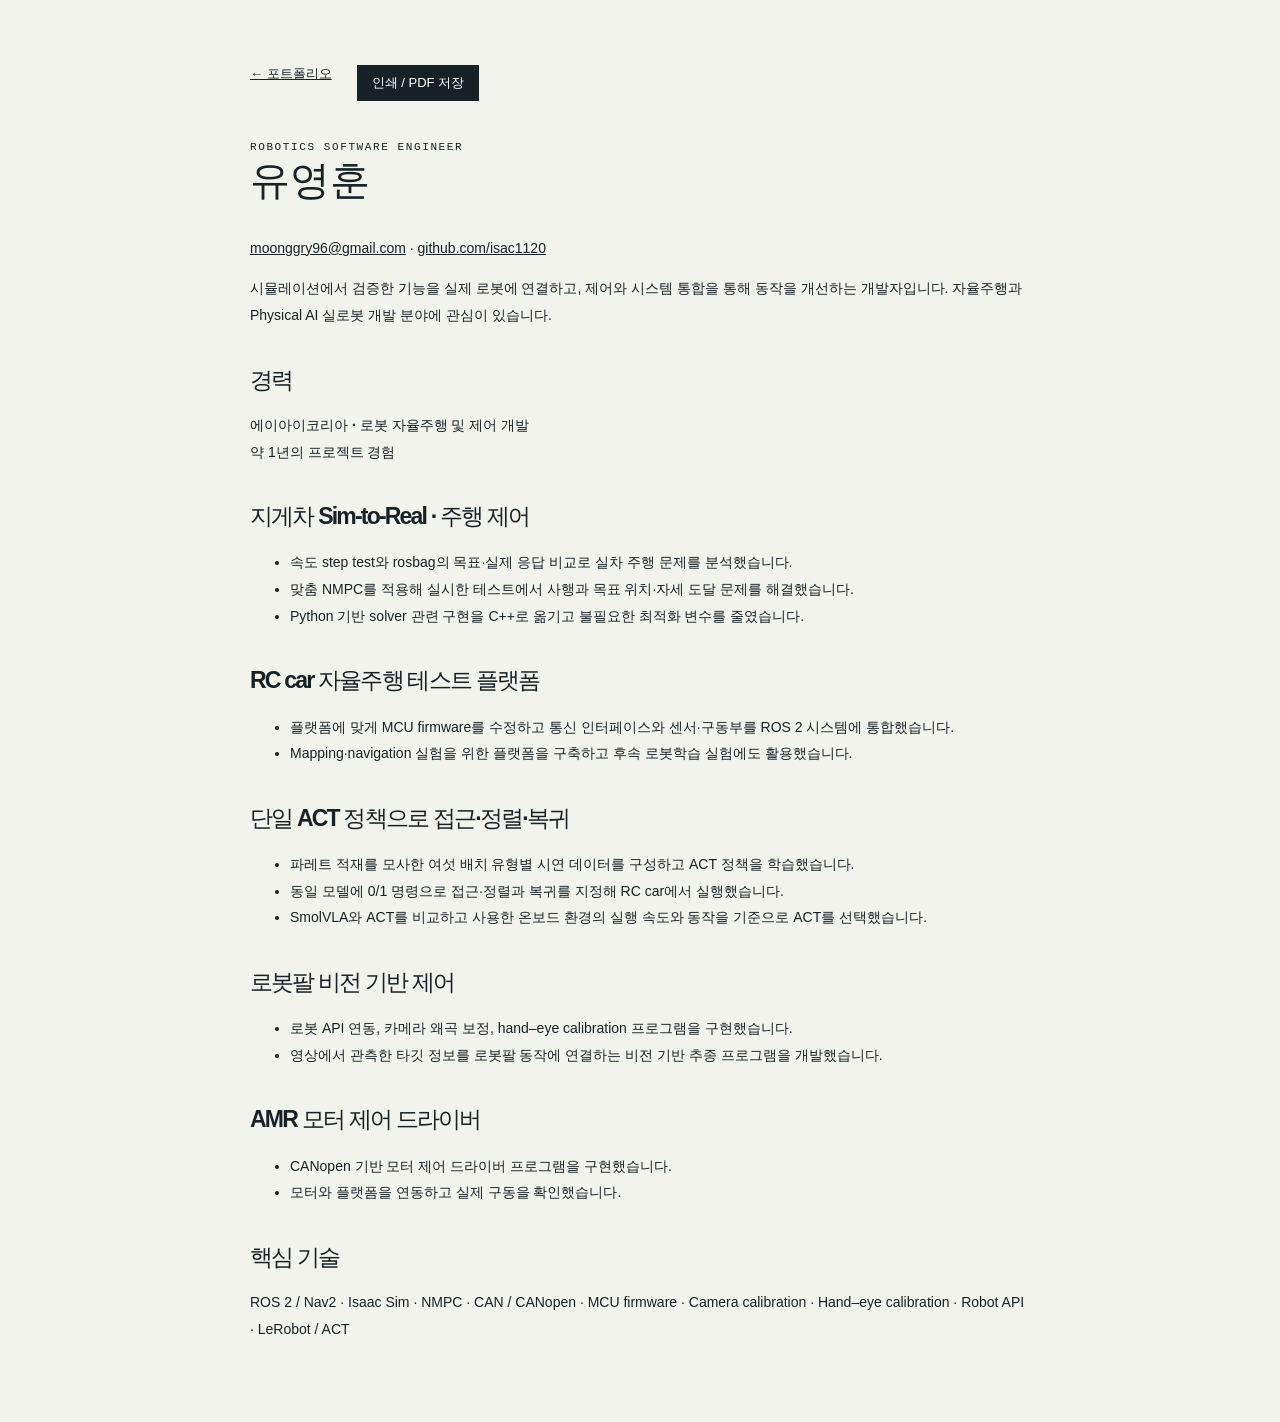
==== commit d2c753a9: "Add command-conditioned ACT case videos and detailed engineering outcomes" ====
--- a/resume.html
+++ b/resume.html
@@ -1 +1 @@
-<!doctype html><html lang="ko"><head><meta charset="utf-8"><meta name="viewport" content="width=device-width,initial-scale=1"><title>유영훈 — 경력 요약</title><link rel="stylesheet" href="styles.css"><link rel="icon" href="favicon.svg" type="image/svg+xml"></head><body><main class="resume"><div class="resume-tools"><a href="index.html">← 포트폴리오</a><button onclick="window.print()">인쇄 / PDF 저장</button></div><span class="eyebrow">ROBOTICS SOFTWARE ENGINEER</span><h1>유영훈</h1><p><a href="mailto:moonggry96@gmail.com">moonggry96@gmail.com</a> · <a href="https://github.com/isac1120">github.com/isac1120</a></p><p>시뮬레이션에서 검증한 기능을 실제 로봇에 연결하고, 제어와 시스템 통합을 통해 동작을 개선하는 개발자입니다. 자율주행과 Physical AI 실로봇 개발 분야에 관심이 있습니다.</p><h2>경력</h2><p><strong>에이아이코리아 · 로봇 자율주행 및 제어 개발</strong><br>약 1년의 프로젝트 경험</p><section><h2>지게차 Sim-to-Real · 주행 제어</h2><ul><li>시뮬레이션과 ROS 2 기반 주행 소프트웨어를 연동하고 실제 장비에 적용했습니다.</li><li>실제 구동 특성을 고려한 NMPC를 구현하고, 연산 부담을 줄이기 위한 최적화와 실차 검증을 진행했습니다.</li><li>센서 비교 평가와 odometry 구성을 포함해 자율주행 시스템의 동작을 점검하고 개선했습니다.</li></ul></section><section><h2>RC car 자율주행 테스트 플랫폼</h2><ul><li>플랫폼에 맞게 MCU firmware를 수정하고 통신 인터페이스와 센서·구동부를 ROS 2 시스템에 통합했습니다.</li><li>Mapping·navigation 실험을 위한 플랫폼을 구축하고 후속 로봇학습 실험에도 활용했습니다.</li></ul></section><section><h2>ACT 모방학습의 실로봇 적용</h2><ul><li>모방학습용 데이터를 수집하고 LeRobot 기반 ACT 모델을 학습했습니다.</li><li>학습한 정책을 실제 RC car에서 실행하며 데이터 수집부터 로봇 동작까지 연결하는 과정을 경험했습니다.</li></ul></section><section><h2>로봇팔 비전 기반 제어</h2><ul><li>로봇 API 연동, 카메라 왜곡 보정, hand–eye calibration 프로그램을 구현했습니다.</li><li>영상에서 관측한 타깃 정보를 로봇팔 동작에 연결하는 비전 기반 추종 프로그램을 개발했습니다.</li></ul></section><section><h2>AMR 모터 제어 드라이버</h2><ul><li>CANopen 기반 모터 제어 드라이버 프로그램을 구현했습니다.</li><li>모터와 플랫폼을 연동하고 실제 구동을 확인했습니다.</li></ul></section><h2>핵심 기술</h2><p>ROS 2 / Nav2 · Isaac Sim · NMPC · CAN / CANopen · MCU firmware · Camera calibration · Hand–eye calibration · Robot API · LeRobot / ACT</p></main></body></html>+<!doctype html><html lang="ko"><head><meta charset="utf-8"><meta name="viewport" content="width=device-width,initial-scale=1"><title>유영훈 — 경력 요약</title><link rel="stylesheet" href="styles.css"><link rel="icon" href="favicon.svg" type="image/svg+xml"></head><body><main class="resume"><div class="resume-tools"><a href="index.html">← 포트폴리오</a><button onclick="window.print()">인쇄 / PDF 저장</button></div><span class="eyebrow">ROBOTICS SOFTWARE ENGINEER</span><h1>유영훈</h1><p><a href="mailto:moonggry96@gmail.com">moonggry96@gmail.com</a> · <a href="https://github.com/isac1120">github.com/isac1120</a></p><p>시뮬레이션에서 검증한 기능을 실제 로봇에 연결하고, 제어와 시스템 통합을 통해 동작을 개선하는 개발자입니다. 자율주행과 Physical AI 실로봇 개발 분야에 관심이 있습니다.</p><h2>경력</h2><p><strong>에이아이코리아 · 로봇 자율주행 및 제어 개발</strong><br>약 1년의 프로젝트 경험</p><section><h2>지게차 Sim-to-Real · 주행 제어</h2><ul><li>속도 step test와 rosbag의 목표·실제 응답 비교로 실차 주행 문제를 분석했습니다.</li><li>맞춤 NMPC를 적용해 실시한 테스트에서 사행과 목표 위치·자세 도달 문제를 해결했습니다.</li><li>Python 기반 solver 관련 구현을 C++로 옮기고 불필요한 최적화 변수를 줄였습니다.</li></ul></section><section><h2>RC car 자율주행 테스트 플랫폼</h2><ul><li>플랫폼에 맞게 MCU firmware를 수정하고 통신 인터페이스와 센서·구동부를 ROS 2 시스템에 통합했습니다.</li><li>Mapping·navigation 실험을 위한 플랫폼을 구축하고 후속 로봇학습 실험에도 활용했습니다.</li></ul></section><section><h2>단일 ACT 정책으로 접근·정렬·복귀</h2><ul><li>파레트 적재를 모사한 여섯 배치 유형별 시연 데이터를 구성하고 ACT 정책을 학습했습니다.</li><li>동일 모델에 0/1 명령으로 접근·정렬과 복귀를 지정해 RC car에서 실행했습니다.</li><li>SmolVLA와 ACT를 비교하고 사용한 온보드 환경의 실행 속도와 동작을 기준으로 ACT를 선택했습니다.</li></ul></section><section><h2>로봇팔 비전 기반 제어</h2><ul><li>로봇 API 연동, 카메라 왜곡 보정, hand–eye calibration 프로그램을 구현했습니다.</li><li>영상에서 관측한 타깃 정보를 로봇팔 동작에 연결하는 비전 기반 추종 프로그램을 개발했습니다.</li></ul></section><section><h2>AMR 모터 제어 드라이버</h2><ul><li>CANopen 기반 모터 제어 드라이버 프로그램을 구현했습니다.</li><li>모터와 플랫폼을 연동하고 실제 구동을 확인했습니다.</li></ul></section><h2>핵심 기술</h2><p>ROS 2 / Nav2 · Isaac Sim · NMPC · CAN / CANopen · MCU firmware · Camera calibration · Hand–eye calibration · Robot API · LeRobot / ACT</p></main></body></html>
--- a/styles.css
+++ b/styles.css
@@ -6,3 +6,5 @@
 @media(max-width:700px){.wrap{width:calc(100% - 40px)}.header{height:74px;padding:0 20px}.header nav{gap:18px;font-size:12px}.header nav a:last-child{display:none}.brand small{font-size:6px;letter-spacing:1px}.brand-icon{width:32px;height:32px}.brand{gap:8px;font-size:14px}.contact-nav{font-size:11px}.contact-nav span{margin-left:5px}.hero{padding-top:32px}.hero-layout{grid-template-columns:1fr;margin-top:27px;gap:34px}.hero h1{font-size:clamp(42px,10vw,62px);letter-spacing:-2.5px}.hero-copy>p{font-size:13px}.hero-visual>img{height:auto;aspect-ratio:16/10;object-fit:cover}.hero-bottom{margin-top:30px;flex-wrap:wrap;gap:17px;padding:18px 0}.hero-bottom>div{margin-left:0;flex-wrap:wrap;font-size:10px;gap:18px}.hero-bottom>a{display:none}.hero-bottom>span{width:100%}.section{padding-top:65px;padding-bottom:60px}h2{font-size:29px;letter-spacing:-1.5px}.section-heading{margin-bottom:25px}.section-heading>p{font-size:12px}.filters{gap:7px;margin:25px 0}.filters button{padding:9px 13px;font-size:11px}.project-grid{grid-template-columns:1fr;gap:28px}.card-title h3{font-size:20px}.decision-grid{grid-template-columns:1fr;margin-top:35px;gap:30px}.step{margin-bottom:18px}.decision-footer{gap:16px}.decision-footer p{flex-basis:100%}.about{grid-template-columns:1fr;gap:35px}.contact{padding:30px 23px}.contact h2{font-size:27px}.email{font-size:clamp(17px,4.9vw,25px);gap:15px}.contact-bottom{flex-wrap:wrap;gap:18px;margin-top:30px}.contact-bottom>span{width:100%;font-size:10px}.footer{font-size:9px;flex-wrap:wrap}.footer>span:nth-child(2){display:none}dialog{width:calc(100% - 20px);padding:20px;max-height:94dvh}dialog h2{font-size:25px}.detail-grid{grid-template-columns:1fr;gap:20px}.eyebrow{font-size:9px;letter-spacing:1.2px}}
 @media(prefers-reduced-motion:reduce){html{scroll-behavior:auto}*,*:before,*:after{transition:none!important;animation:none!important}}
 @media print{.header,.hero,.projects,.approach,.contact,.footer,dialog,.resume-tools{display:none!important}.resume{padding:0;max-width:none}.resume h2{break-after:avoid}.resume section{break-inside:avoid}body{background:white;color:black}.resume a{color:black}.resume h1{font-size:30px}}
+
+.more-cases{width:100%;margin-top:8px}.more-cases summary{cursor:pointer;padding:12px 0;color:var(--accent)}.more-cases .video-options{margin-top:8px}
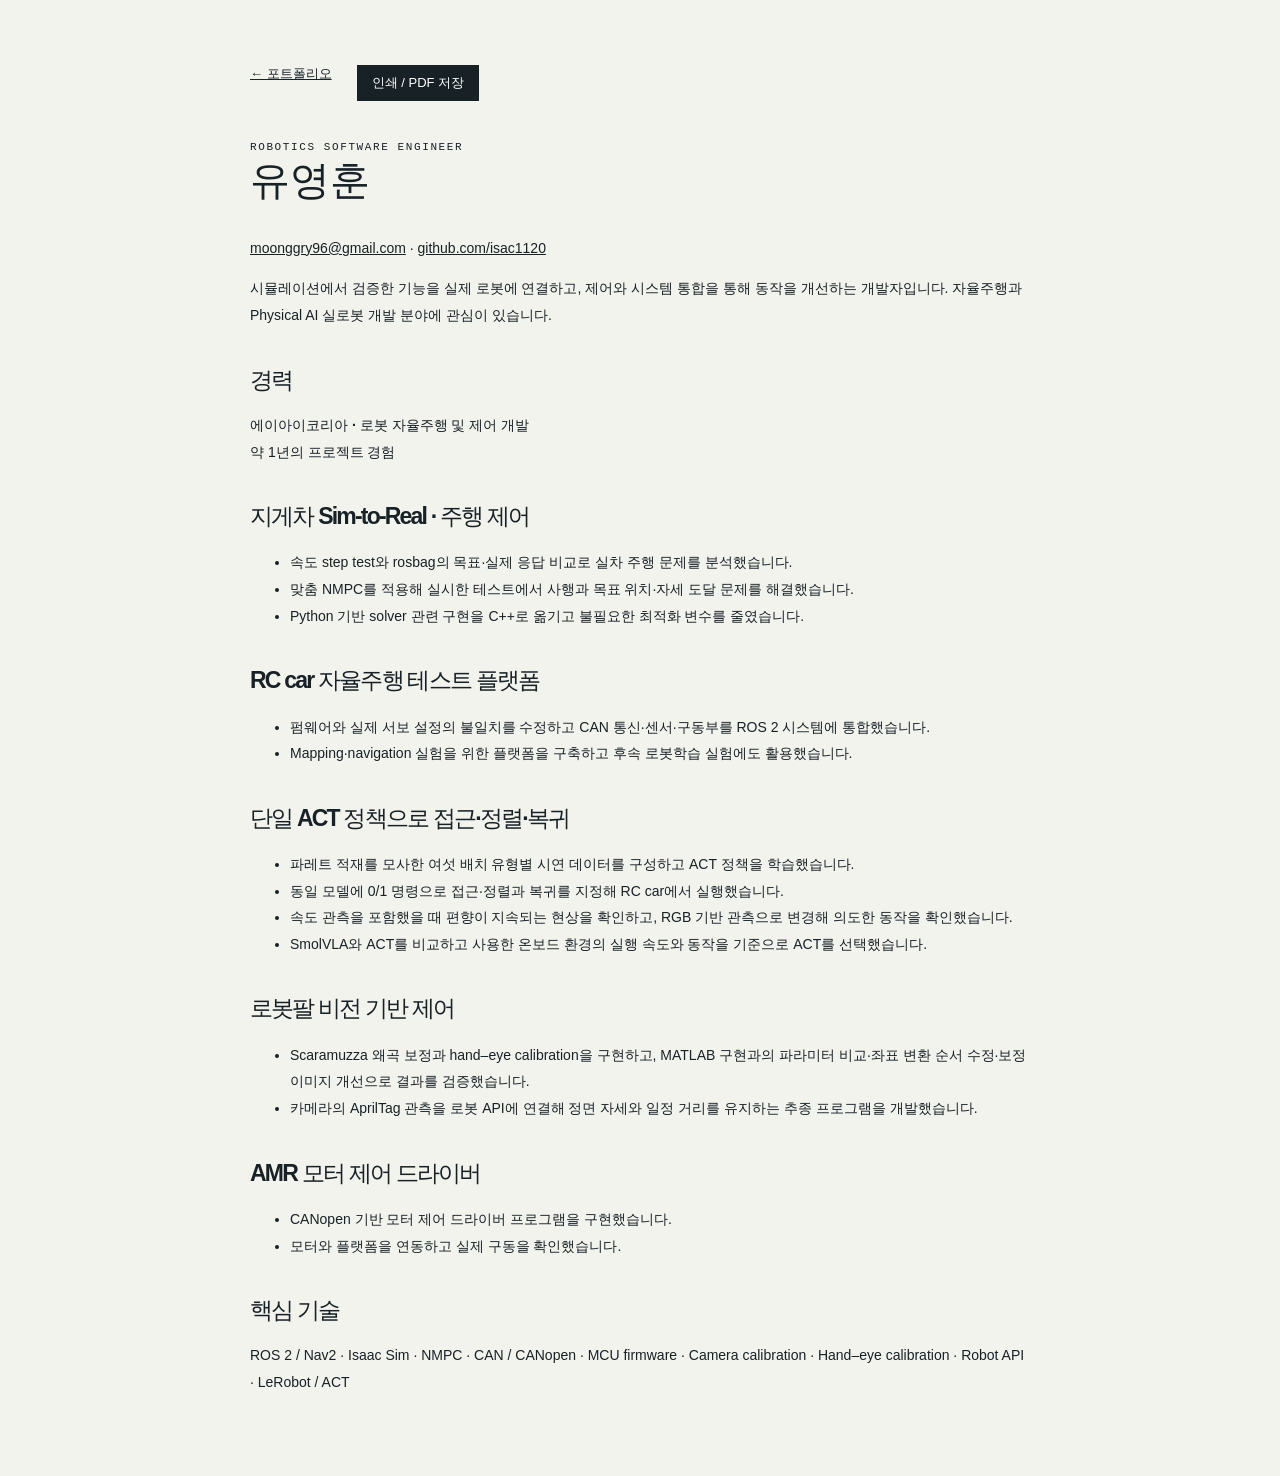
==== commit 48f728eb: "Explain ACT observation refinement and hardware calibration troubleshooting" ====
--- a/resume.html
+++ b/resume.html
@@ -1 +1 @@
-<!doctype html><html lang="ko"><head><meta charset="utf-8"><meta name="viewport" content="width=device-width,initial-scale=1"><title>유영훈 — 경력 요약</title><link rel="stylesheet" href="styles.css"><link rel="icon" href="favicon.svg" type="image/svg+xml"></head><body><main class="resume"><div class="resume-tools"><a href="index.html">← 포트폴리오</a><button onclick="window.print()">인쇄 / PDF 저장</button></div><span class="eyebrow">ROBOTICS SOFTWARE ENGINEER</span><h1>유영훈</h1><p><a href="mailto:moonggry96@gmail.com">moonggry96@gmail.com</a> · <a href="https://github.com/isac1120">github.com/isac1120</a></p><p>시뮬레이션에서 검증한 기능을 실제 로봇에 연결하고, 제어와 시스템 통합을 통해 동작을 개선하는 개발자입니다. 자율주행과 Physical AI 실로봇 개발 분야에 관심이 있습니다.</p><h2>경력</h2><p><strong>에이아이코리아 · 로봇 자율주행 및 제어 개발</strong><br>약 1년의 프로젝트 경험</p><section><h2>지게차 Sim-to-Real · 주행 제어</h2><ul><li>속도 step test와 rosbag의 목표·실제 응답 비교로 실차 주행 문제를 분석했습니다.</li><li>맞춤 NMPC를 적용해 실시한 테스트에서 사행과 목표 위치·자세 도달 문제를 해결했습니다.</li><li>Python 기반 solver 관련 구현을 C++로 옮기고 불필요한 최적화 변수를 줄였습니다.</li></ul></section><section><h2>RC car 자율주행 테스트 플랫폼</h2><ul><li>플랫폼에 맞게 MCU firmware를 수정하고 통신 인터페이스와 센서·구동부를 ROS 2 시스템에 통합했습니다.</li><li>Mapping·navigation 실험을 위한 플랫폼을 구축하고 후속 로봇학습 실험에도 활용했습니다.</li></ul></section><section><h2>단일 ACT 정책으로 접근·정렬·복귀</h2><ul><li>파레트 적재를 모사한 여섯 배치 유형별 시연 데이터를 구성하고 ACT 정책을 학습했습니다.</li><li>동일 모델에 0/1 명령으로 접근·정렬과 복귀를 지정해 RC car에서 실행했습니다.</li><li>SmolVLA와 ACT를 비교하고 사용한 온보드 환경의 실행 속도와 동작을 기준으로 ACT를 선택했습니다.</li></ul></section><section><h2>로봇팔 비전 기반 제어</h2><ul><li>로봇 API 연동, 카메라 왜곡 보정, hand–eye calibration 프로그램을 구현했습니다.</li><li>영상에서 관측한 타깃 정보를 로봇팔 동작에 연결하는 비전 기반 추종 프로그램을 개발했습니다.</li></ul></section><section><h2>AMR 모터 제어 드라이버</h2><ul><li>CANopen 기반 모터 제어 드라이버 프로그램을 구현했습니다.</li><li>모터와 플랫폼을 연동하고 실제 구동을 확인했습니다.</li></ul></section><h2>핵심 기술</h2><p>ROS 2 / Nav2 · Isaac Sim · NMPC · CAN / CANopen · MCU firmware · Camera calibration · Hand–eye calibration · Robot API · LeRobot / ACT</p></main></body></html>+<!doctype html><html lang="ko"><head><meta charset="utf-8"><meta name="viewport" content="width=device-width,initial-scale=1"><title>유영훈 — 경력 요약</title><link rel="stylesheet" href="styles.css"><link rel="icon" href="favicon.svg" type="image/svg+xml"></head><body><main class="resume"><div class="resume-tools"><a href="index.html">← 포트폴리오</a><button onclick="window.print()">인쇄 / PDF 저장</button></div><span class="eyebrow">ROBOTICS SOFTWARE ENGINEER</span><h1>유영훈</h1><p><a href="mailto:moonggry96@gmail.com">moonggry96@gmail.com</a> · <a href="https://github.com/isac1120">github.com/isac1120</a></p><p>시뮬레이션에서 검증한 기능을 실제 로봇에 연결하고, 제어와 시스템 통합을 통해 동작을 개선하는 개발자입니다. 자율주행과 Physical AI 실로봇 개발 분야에 관심이 있습니다.</p><h2>경력</h2><p><strong>에이아이코리아 · 로봇 자율주행 및 제어 개발</strong><br>약 1년의 프로젝트 경험</p><section><h2>지게차 Sim-to-Real · 주행 제어</h2><ul><li>속도 step test와 rosbag의 목표·실제 응답 비교로 실차 주행 문제를 분석했습니다.</li><li>맞춤 NMPC를 적용해 실시한 테스트에서 사행과 목표 위치·자세 도달 문제를 해결했습니다.</li><li>Python 기반 solver 관련 구현을 C++로 옮기고 불필요한 최적화 변수를 줄였습니다.</li></ul></section><section><h2>RC car 자율주행 테스트 플랫폼</h2><ul><li>펌웨어와 실제 서보 설정의 불일치를 수정하고 CAN 통신·센서·구동부를 ROS 2 시스템에 통합했습니다.</li><li>Mapping·navigation 실험을 위한 플랫폼을 구축하고 후속 로봇학습 실험에도 활용했습니다.</li></ul></section><section><h2>단일 ACT 정책으로 접근·정렬·복귀</h2><ul><li>파레트 적재를 모사한 여섯 배치 유형별 시연 데이터를 구성하고 ACT 정책을 학습했습니다.</li><li>동일 모델에 0/1 명령으로 접근·정렬과 복귀를 지정해 RC car에서 실행했습니다.</li><li>속도 관측을 포함했을 때 편향이 지속되는 현상을 확인하고, RGB 기반 관측으로 변경해 의도한 동작을 확인했습니다.</li><li>SmolVLA와 ACT를 비교하고 사용한 온보드 환경의 실행 속도와 동작을 기준으로 ACT를 선택했습니다.</li></ul></section><section><h2>로봇팔 비전 기반 제어</h2><ul><li>Scaramuzza 왜곡 보정과 hand–eye calibration을 구현하고, MATLAB 구현과의 파라미터 비교·좌표 변환 순서 수정·보정 이미지 개선으로 결과를 검증했습니다.</li><li>카메라의 AprilTag 관측을 로봇 API에 연결해 정면 자세와 일정 거리를 유지하는 추종 프로그램을 개발했습니다.</li></ul></section><section><h2>AMR 모터 제어 드라이버</h2><ul><li>CANopen 기반 모터 제어 드라이버 프로그램을 구현했습니다.</li><li>모터와 플랫폼을 연동하고 실제 구동을 확인했습니다.</li></ul></section><h2>핵심 기술</h2><p>ROS 2 / Nav2 · Isaac Sim · NMPC · CAN / CANopen · MCU firmware · Camera calibration · Hand–eye calibration · Robot API · LeRobot / ACT</p></main></body></html>
